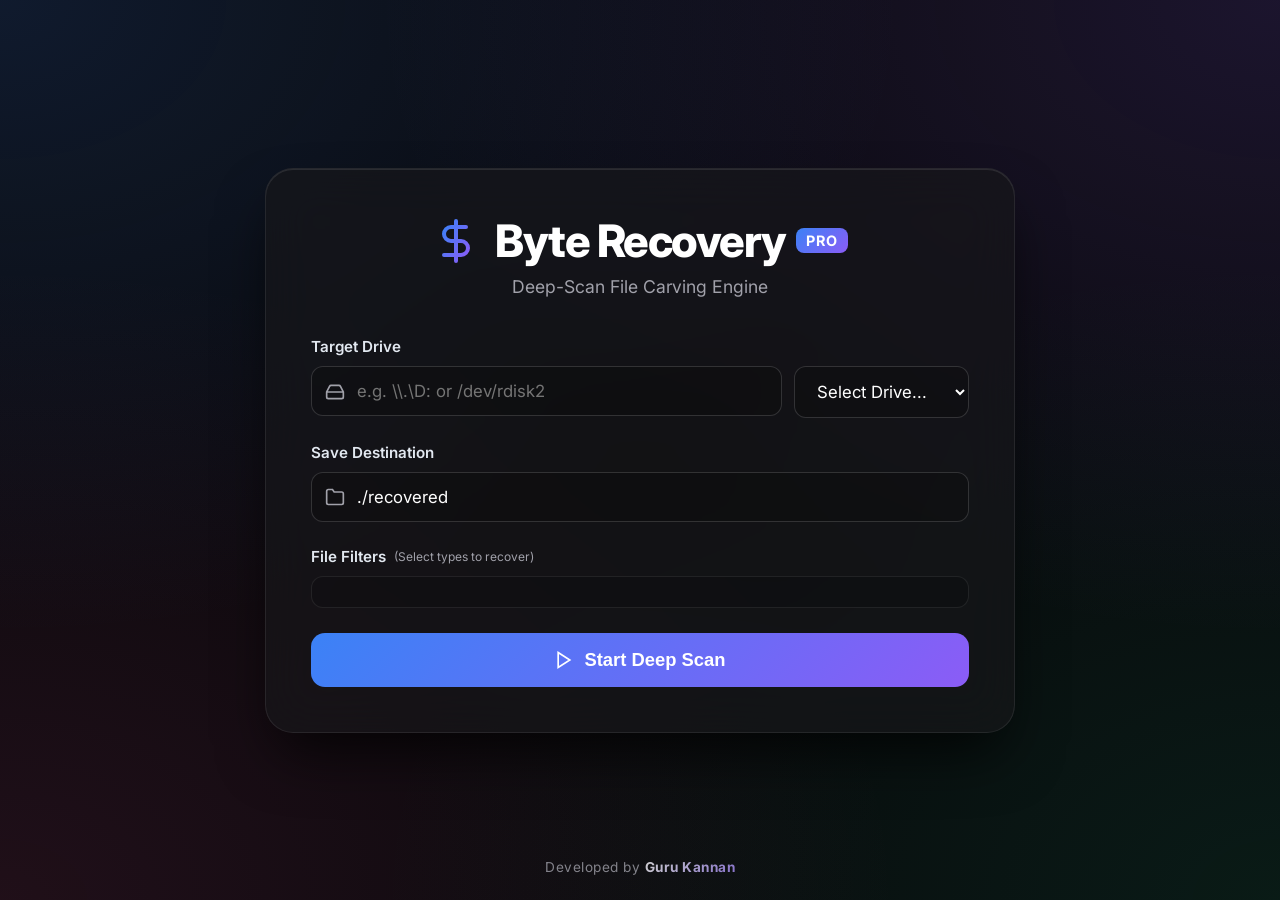
==== web/index.html @ 7d77df61 "feat: implement web-based GUI for drive recovery using Eel and styled components" ====
<!DOCTYPE html>
<html lang="en">
<head>
    <meta charset="UTF-8">
    <meta name="viewport" content="width=device-width, initial-scale=1.0">
    <title>Byte Recovery Pro</title>
    <link href="style.css" rel="stylesheet">
    <script type="text/javascript" src="/eel.js"></script>
    <link href="https://fonts.googleapis.com/css2?family=Inter:wght@400;500;600;700&display=swap" rel="stylesheet">
</head>
<body>
    <div class="background-mesh"></div>

    <div class="container glass-panel">
        <header>
            <div class="logo">
                <svg width="48" height="48" viewBox="0 0 24 24" fill="none" stroke="url(#gradient)" stroke-width="2" stroke-linecap="round" stroke-linejoin="round">
                    <defs>
                        <linearGradient id="gradient" x1="0%" y1="0%" x2="100%" y2="100%">
                            <stop offset="0%" stop-color="#3b82f6" />
                            <stop offset="100%" stop-color="#8b5cf6" />
                        </linearGradient>
                    </defs>
                    <path d="M12 2v20M17 5H9.5a3.5 3.5 0 0 0 0 7h5a3.5 3.5 0 0 1 0 7H6"/>
                </svg>
                <h1>Byte Recovery <span class="badge">PRO</span></h1>
            </div>
            <p class="subtitle">Deep-Scan File Carving Engine</p>
        </header>

        <main id="setup-screen" class="fade-in">
            <div class="form-group">
                <label for="drive-select">Target Drive</label>
                <div class="input-wrapper">
                    <div class="input-icon">
                        <svg width="20" height="20" viewBox="0 0 24 24" fill="none" stroke="currentColor" stroke-width="2"><path d="M22 12H2M5.45 5.11L2 12v6a2 2 0 0 0 2 2h16a2 2 0 0 0 2-2v-6l-3.45-6.89A2 2 0 0 0 16.76 4H7.24a2 2 0 0 0-1.79 1.11zM6 16h.01"/></svg>
                        <input type="text" id="drive-input" placeholder="e.g. \\.\D: or /dev/rdisk2">
                    </div>
                    <select id="drive-select" onchange="document.getElementById('drive-input').value = this.value">
                        <option value="">Select Drive...</option>
                    </select>
                </div>
            </div>

            <div class="form-group">
                <label for="output-input">Save Destination</label>
                <div class="input-icon">
                    <svg width="20" height="20" viewBox="0 0 24 24" fill="none" stroke="currentColor" stroke-width="2"><path d="M22 19a2 2 0 0 1-2 2H4a2 2 0 0 1-2-2V5a2 2 0 0 1 2-2h5l2 3h9a2 2 0 0 1 2 2z"/></svg>
                    <input type="text" id="output-input" value="./recovered" placeholder="./recovered">
                </div>
            </div>

            <div class="form-group">
                <label>File Filters <span class="optional-tag">(Select types to recover)</span></label>
                <div class="types-grid" id="types-grid">
                    <!-- Checkboxes injected by JS -->
                </div>
            </div>

            <button class="primary-btn pulse-hover" onclick="startRecovery()">
                <svg width="20" height="20" viewBox="0 0 24 24" fill="none" stroke="currentColor" stroke-width="2"><polygon points="5 3 19 12 5 21 5 3"/></svg>
                Start Deep Scan
            </button>
        </main>

        <main id="scanning-screen" class="hidden fade-in">
            <div class="status-header">
                <div class="radar-ping"></div>
                <h2>Analyzing Sectors...</h2>
            </div>
            
            <div class="stats-grid">
                <div class="stat-box box-glass">
                    <span class="stat-label">Scanned Data</span>
                    <span class="stat-value text-gradient" id="val-scanned">0.0 MB</span>
                </div>
                <div class="stat-box box-glass">
                    <span class="stat-label">Files Detected</span>
                    <span class="stat-value text-blue" id="val-found">0</span>
                </div>
                <div class="stat-box box-glass border-green">
                    <span class="stat-label">Successfully Saved</span>
                    <span class="stat-value text-green" id="val-saved">0</span>
                </div>
            </div>

            <div class="progress-wrapper">
                <div class="progress-bar-indefinite"></div>
            </div>
            <p class="destination-text">Extracting files to: <strong id="disp-dest" class="text-white"></strong></p>
            
            <div id="finish-message" class="hidden finish-banner slide-up">
                <div class="success-icon">
                    <svg width="32" height="32" viewBox="0 0 24 24" fill="none" stroke="currentColor" stroke-width="2"><path d="M22 11.08V12a10 10 0 1 1-5.93-9.14M22 4L12 14.01l-3-3"/></svg>
                </div>
                <h3>Recovery Complete</h3>
                <p>All identified files have been securely carved from the drive.</p>
                <button class="secondary-btn" onclick="location.reload()">Start New Session</button>
            </div>
        </main>
    </div>

    <!-- Developer Attribution Footer -->
    <footer class="dev-footer">
        <p>Developed by <span class="dev-name">Guru Kannan</span></p>
    </footer>

    <script src="script.js"></script>
</body>
</html>
---- web/style.css ----
:root {
    --bg-dark: #09090b;
    --panel-bg: rgba(24, 24, 27, 0.65);
    --primary: #3b82f6;
    --primary-hover: #2563eb;
    --accent: #8b5cf6;
    --text-main: #f8fafc;
    --text-muted: #a1a1aa;
    --border: rgba(255, 255, 255, 0.08);
    --green: #10b981;
}

* {
    box-sizing: border-box;
    margin: 0;
    padding: 0;
}

body {
    font-family: 'Inter', system-ui, sans-serif;
    background-color: var(--bg-dark);
    color: var(--text-main);
    display: flex;
    flex-direction: column;
    justify-content: center;
    align-items: center;
    min-height: 100vh;
    overflow: hidden;
}

/* Modern Animated Mesh Gradient Background */
.background-mesh {
    position: fixed;
    top: 0; left: 0; width: 100%; height: 100%;
    z-index: -1;
    background: 
        radial-gradient(at 0% 0%, rgba(59, 130, 246, 0.15) 0px, transparent 50%),
        radial-gradient(at 100% 0%, rgba(139, 92, 246, 0.15) 0px, transparent 50%),
        radial-gradient(at 100% 100%, rgba(16, 185, 129, 0.1) 0px, transparent 50%),
        radial-gradient(at 0% 100%, rgba(236, 72, 153, 0.1) 0px, transparent 50%);
    animation: pulse-bg 15s ease-in-out infinite alternate;
}

@keyframes pulse-bg {
    0% { transform: scale(1); }
    100% { transform: scale(1.1); }
}

.container {
    width: 90%;
    max-width: 750px;
    padding: 45px;
    border-radius: 28px;
    backdrop-filter: blur(24px);
    -webkit-backdrop-filter: blur(24px);
    background: var(--panel-bg);
    border: 1px solid var(--border);
    box-shadow: 0 30px 60px -15px rgba(0, 0, 0, 0.8), inset 0 1px 0 rgba(255,255,255,0.1);
    position: relative;
}

header {
    text-align: center;
    margin-bottom: 40px;
}

.logo {
    display: flex;
    align-items: center;
    justify-content: center;
    gap: 15px;
    margin-bottom: 8px;
}

h1 {
    font-size: 2.8rem;
    font-weight: 800;
    letter-spacing: -1.5px;
    color: #fff;
    display: flex;
    align-items: center;
    gap: 10px;
}

.badge {
    background: linear-gradient(135deg, var(--primary), var(--accent));
    font-size: 0.9rem;
    padding: 4px 10px;
    border-radius: 8px;
    font-weight: 700;
    letter-spacing: 1px;
    vertical-align: middle;
}

.subtitle { 
    color: var(--text-muted); 
    font-size: 1.1rem;
    font-weight: 400;
}

.form-group { margin-bottom: 25px; }

label {
    display: flex;
    align-items: center;
    gap: 8px;
    font-size: 0.95rem;
    font-weight: 600;
    margin-bottom: 10px;
    color: #e2e8f0;
}

.optional-tag {
    font-size: 0.75rem;
    color: var(--text-muted);
    font-weight: 400;
}

.input-icon {
    position: relative;
    width: 100%;
}

.input-icon svg {
    position: absolute;
    left: 14px;
    top: 50%;
    transform: translateY(-50%);
    color: var(--text-muted);
}

.input-icon input {
    padding-left: 45px !important;
}

input[type="text"], select {
    width: 100%;
    padding: 14px 18px;
    border-radius: 12px;
    border: 1px solid rgba(255,255,255,0.15);
    background: rgba(0, 0, 0, 0.2);
    color: white;
    font-family: inherit;
    font-size: 1.05rem;
    outline: none;
    transition: all 0.3s cubic-bezier(0.4, 0, 0.2, 1);
}

input[type="text"]:focus, select:focus {
    border-color: var(--primary);
    background: rgba(0, 0, 0, 0.4);
    box-shadow: 0 0 0 4px rgba(59, 130, 246, 0.2);
}

.input-wrapper {
    display: flex;
    gap: 12px;
}

#drive-select { width: 35%; cursor: pointer; }
#drive-select option { background: var(--bg-dark); color: white; }

.types-grid {
    display: grid;
    grid-template-columns: repeat(auto-fill, minmax(90px, 1fr));
    gap: 12px;
    max-height: 160px;
    overflow-y: auto;
    padding: 15px;
    background: rgba(0,0,0,0.15);
    border-radius: 12px;
    border: 1px solid var(--border);
}

.types-grid::-webkit-scrollbar { width: 6px; }
.types-grid::-webkit-scrollbar-track { background: transparent; }
.types-grid::-webkit-scrollbar-thumb { background: rgba(255,255,255,0.2); border-radius: 10px; }

.type-checkbox {
    display: flex;
    align-items: center;
    gap: 8px;
    font-size: 0.9rem;
    font-weight: 500;
    color: #e2e8f0;
    cursor: pointer;
    transition: color 0.2s;
}

.type-checkbox:hover { color: white; }

.type-checkbox input {
    accent-color: var(--primary);
    width: 16px; height: 16px;
    cursor: pointer;
}

.primary-btn {
    width: 100%;
    padding: 16px;
    border-radius: 14px;
    border: none;
    background: linear-gradient(135deg, var(--primary), var(--accent));
    color: white;
    font-size: 1.15rem;
    font-weight: 700;
    cursor: pointer;
    transition: all 0.3s cubic-bezier(0.4, 0, 0.2, 1);
    margin-top: 15px;
    display: flex;
    align-items: center;
    justify-content: center;
    gap: 10px;
}

.pulse-hover:hover {
    transform: translateY(-2px) scale(1.01);
    box-shadow: 0 15px 30px -10px rgba(139, 92, 246, 0.6);
}

.hidden { display: none !important; }

/* Animations */
.fade-in { animation: fadeIn 0.5s ease forwards; }
.slide-up { animation: slideUp 0.6s cubic-bezier(0.16, 1, 0.3, 1) forwards; }

@keyframes fadeIn {
    from { opacity: 0; }
    to { opacity: 1; }
}
@keyframes slideUp {
    from { opacity: 0; transform: translateY(20px); }
    to { opacity: 1; transform: translateY(0); }
}

/* Scanning Screen */
.status-header {
    display: flex;
    align-items: center;
    justify-content: center;
    gap: 18px;
    margin-bottom: 35px;
}

.radar-ping {
    width: 18px; height: 18px;
    border-radius: 50%;
    background: var(--primary);
    position: relative;
}

.radar-ping::after {
    content: '';
    position: absolute;
    top: -50%; left: -50%; width: 200%; height: 200%;
    border-radius: 50%;
    border: 2px solid var(--primary);
    animation: radar 1.5s infinite cubic-bezier(0.215, 0.61, 0.355, 1);
}

@keyframes radar {
    0% { transform: scale(0.5); opacity: 1; }
    100% { transform: scale(1.5); opacity: 0; }
}

.stats-grid {
    display: grid;
    grid-template-columns: 1fr 1fr 1fr;
    gap: 15px;
    margin-bottom: 35px;
}

.box-glass {
    background: rgba(255, 255, 255, 0.03);
    padding: 25px 15px;
    border-radius: 18px;
    text-align: center;
    border: 1px solid var(--border);
    backdrop-filter: blur(10px);
}

.border-green { border-color: rgba(16, 185, 129, 0.3); }

.stat-label {
    display: block;
    font-size: 0.75rem;
    text-transform: uppercase;
    font-weight: 600;
    letter-spacing: 1.5px;
    color: var(--text-muted);
    margin-bottom: 10px;
}

.stat-value {
    font-size: 2rem;
    font-weight: 800;
    letter-spacing: -1px;
}

.text-gradient {
    background: linear-gradient(135deg, #fff, #94a3b8);
    -webkit-background-clip: text;
    -webkit-text-fill-color: transparent;
}
.text-blue { color: #60a5fa; }
.text-green { color: var(--green); }
.text-white { color: white; font-weight: 600; }

.progress-wrapper {
    width: 100%;
    height: 6px;
    background: rgba(0, 0, 0, 0.4);
    border-radius: 10px;
    overflow: hidden;
    margin-bottom: 15px;
}

.progress-bar-indefinite {
    width: 30%;
    height: 100%;
    background: linear-gradient(90deg, transparent, var(--primary), var(--accent), transparent);
    animation: scan 1.5s infinite linear;
}

@keyframes scan {
    0% { transform: translateX(-100%); }
    100% { transform: translateX(400%); }
}

.destination-text {
    text-align: center;
    font-size: 0.9rem;
    color: var(--text-muted);
}

.finish-banner {
    margin-top: 35px;
    text-align: center;
    background: linear-gradient(to bottom, rgba(16, 185, 129, 0.1), transparent);
    border: 1px solid rgba(16, 185, 129, 0.3);
    padding: 30px;
    border-radius: 20px;
}

.success-icon {
    width: 60px; height: 60px;
    background: rgba(16, 185, 129, 0.2);
    border-radius: 50%;
    display: flex;
    align-items: center;
    justify-content: center;
    margin: 0 auto 15px;
    color: var(--green);
}

.finish-banner h3 { color: #fff; font-size: 1.5rem; margin-bottom: 8px; }
.finish-banner p { color: var(--text-muted); margin-bottom: 25px; }

.secondary-btn {
    width: auto;
    padding: 12px 30px;
    background: rgba(255,255,255,0.1);
    color: white;
    border: 1px solid rgba(255,255,255,0.2);
    border-radius: 10px;
    font-weight: 600;
    cursor: pointer;
    transition: all 0.2s;
}
.secondary-btn:hover { background: rgba(255,255,255,0.2); }

/* Developer Footer */
.dev-footer {
    position: absolute;
    bottom: 25px;
    text-align: center;
    width: 100%;
    font-size: 0.85rem;
    color: var(--text-muted);
    letter-spacing: 0.5px;
    opacity: 0.8;
}

.dev-name {
    color: white;
    font-weight: 700;
    background: linear-gradient(135deg, #fff, #a78bfa);
    -webkit-background-clip: text;
    -webkit-text-fill-color: transparent;
}
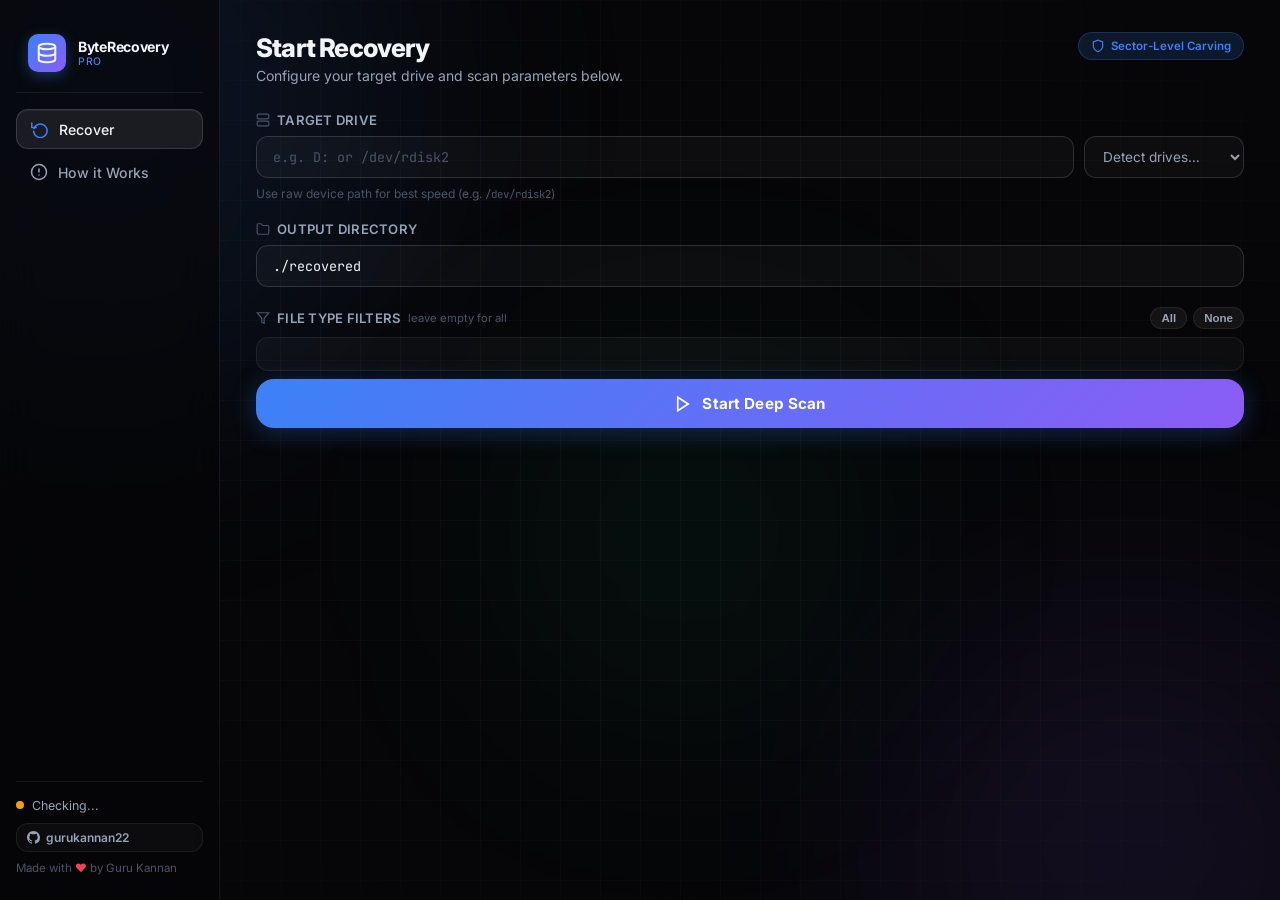
==== commit c41c3669: "feat: add versioning support and implement a redesigned sidebar-based UI layout" ====
--- a/web/index.html
+++ b/web/index.html
@@ -3,107 +3,297 @@
 <head>
     <meta charset="UTF-8">
     <meta name="viewport" content="width=device-width, initial-scale=1.0">
-    <title>Byte Recovery Pro</title>
+    <title>Byte Recovery Pro — Deep Scan File Carving</title>
+    <meta name="description" content="Advanced file carving and recovery utility for Windows, macOS and Linux.">
     <link href="style.css" rel="stylesheet">
     <script type="text/javascript" src="/eel.js"></script>
-    <link href="https://fonts.googleapis.com/css2?family=Inter:wght@400;500;600;700&display=swap" rel="stylesheet">
+    <link href="https://fonts.googleapis.com/css2?family=Inter:wght@300;400;500;600;700;800;900&family=JetBrains+Mono:wght@400;500&display=swap" rel="stylesheet">
 </head>
 <body>
-    <div class="background-mesh"></div>
-
-    <div class="container glass-panel">
-        <header>
-            <div class="logo">
-                <svg width="48" height="48" viewBox="0 0 24 24" fill="none" stroke="url(#gradient)" stroke-width="2" stroke-linecap="round" stroke-linejoin="round">
-                    <defs>
-                        <linearGradient id="gradient" x1="0%" y1="0%" x2="100%" y2="100%">
-                            <stop offset="0%" stop-color="#3b82f6" />
-                            <stop offset="100%" stop-color="#8b5cf6" />
-                        </linearGradient>
-                    </defs>
-                    <path d="M12 2v20M17 5H9.5a3.5 3.5 0 0 0 0 7h5a3.5 3.5 0 0 1 0 7H6"/>
-                </svg>
-                <h1>Byte Recovery <span class="badge">PRO</span></h1>
+
+    <!-- Animated background -->
+    <div class="bg-orbs">
+        <div class="orb orb-1"></div>
+        <div class="orb orb-2"></div>
+        <div class="orb orb-3"></div>
+    </div>
+    <div class="bg-grid"></div>
+
+    <!-- App wrapper -->
+    <div class="app-shell">
+
+        <!-- ─── SIDEBAR ─── -->
+        <aside class="sidebar">
+            <div class="brand">
+                <div class="brand-icon">
+                    <svg width="22" height="22" viewBox="0 0 24 24" fill="none" stroke="currentColor" stroke-width="2.2" stroke-linecap="round" stroke-linejoin="round">
+                        <ellipse cx="12" cy="5" rx="9" ry="3"/>
+                        <path d="M21 12c0 1.66-4 3-9 3s-9-1.34-9-3"/>
+                        <path d="M3 5v14c0 1.66 4 3 9 3s9-1.34 9-3V5"/>
+                    </svg>
+                </div>
+                <div class="brand-text">
+                    <span class="brand-name">ByteRecovery</span>
+                    <span class="brand-version" id="brand-version">PRO v…</span>
+                </div>
             </div>
-            <p class="subtitle">Deep-Scan File Carving Engine</p>
-        </header>
-
-        <main id="setup-screen" class="fade-in">
-            <div class="form-group">
-                <label for="drive-select">Target Drive</label>
-                <div class="input-wrapper">
-                    <div class="input-icon">
-                        <svg width="20" height="20" viewBox="0 0 24 24" fill="none" stroke="currentColor" stroke-width="2"><path d="M22 12H2M5.45 5.11L2 12v6a2 2 0 0 0 2 2h16a2 2 0 0 0 2-2v-6l-3.45-6.89A2 2 0 0 0 16.76 4H7.24a2 2 0 0 0-1.79 1.11zM6 16h.01"/></svg>
-                        <input type="text" id="drive-input" placeholder="e.g. \\.\D: or /dev/rdisk2">
-                    </div>
-                    <select id="drive-select" onchange="document.getElementById('drive-input').value = this.value">
-                        <option value="">Select Drive...</option>
-                    </select>
-                </div>
+
+            <nav class="sidebar-nav">
+                <a class="nav-item active" id="nav-recover" onclick="showTab('recover')">
+                    <svg width="18" height="18" viewBox="0 0 24 24" fill="none" stroke="currentColor" stroke-width="2" stroke-linecap="round" stroke-linejoin="round">
+                        <polyline points="1 4 1 10 7 10"/>
+                        <path d="M3.51 15a9 9 0 1 0 .49-3.6"/>
+                    </svg>
+                    <span>Recover</span>
+                </a>
+                <a class="nav-item" id="nav-info" onclick="showTab('info')">
+                    <svg width="18" height="18" viewBox="0 0 24 24" fill="none" stroke="currentColor" stroke-width="2" stroke-linecap="round" stroke-linejoin="round">
+                        <circle cx="12" cy="12" r="10"/>
+                        <line x1="12" y1="8" x2="12" y2="12"/>
+                        <line x1="12" y1="16" x2="12.01" y2="16"/>
+                    </svg>
+                    <span>How it Works</span>
+                </a>
+            </nav>
+
+            <div class="sidebar-footer">
+                <div class="system-status" id="system-status">
+                    <div class="status-dot" id="status-dot"></div>
+                    <span id="status-text">Checking...</span>
+                </div>
+                <a class="credit-link" href="https://github.com/gurukannan22" target="_blank">
+                    <svg width="13" height="13" viewBox="0 0 24 24" fill="currentColor"><path d="M12 0C5.37 0 0 5.37 0 12c0 5.31 3.435 9.795 8.205 11.385.6.105.825-.255.825-.57 0-.285-.015-1.23-.015-2.235-3.015.555-3.795-.735-4.035-1.41-.135-.345-.72-1.41-1.23-1.695-.42-.225-1.02-.78-.015-.795.945-.015 1.62.87 1.845 1.23 1.08 1.815 2.805 1.305 3.495.99.105-.78.42-1.305.765-1.605-2.67-.3-5.46-1.335-5.46-5.925 0-1.305.465-2.385 1.23-3.225-.12-.3-.54-1.53.12-3.18 0 0 1.005-.315 3.3 1.23.96-.27 1.98-.405 3-.405s2.04.135 3 .405c2.295-1.56 3.3-1.23 3.3-1.23.66 1.65.24 2.88.12 3.18.765.84 1.23 1.905 1.23 3.225 0 4.605-2.805 5.625-5.475 5.925.435.375.81 1.095.81 2.22 0 1.605-.015 2.895-.015 3.3 0 .315.225.69.825.57A12.02 12.02 0 0 0 24 12c0-6.63-5.37-12-12-12z"/></svg>
+                    <span>gurukannan22</span>
+                </a>
+                <p class="credit-heart">Made with <span class="heart">&hearts;</span> by Guru Kannan</p>
             </div>
-
-            <div class="form-group">
-                <label for="output-input">Save Destination</label>
-                <div class="input-icon">
-                    <svg width="20" height="20" viewBox="0 0 24 24" fill="none" stroke="currentColor" stroke-width="2"><path d="M22 19a2 2 0 0 1-2 2H4a2 2 0 0 1-2-2V5a2 2 0 0 1 2-2h5l2 3h9a2 2 0 0 1 2 2z"/></svg>
-                    <input type="text" id="output-input" value="./recovered" placeholder="./recovered">
-                </div>
-            </div>
-
-            <div class="form-group">
-                <label>File Filters <span class="optional-tag">(Select types to recover)</span></label>
-                <div class="types-grid" id="types-grid">
-                    <!-- Checkboxes injected by JS -->
-                </div>
-            </div>
-
-            <button class="primary-btn pulse-hover" onclick="startRecovery()">
-                <svg width="20" height="20" viewBox="0 0 24 24" fill="none" stroke="currentColor" stroke-width="2"><polygon points="5 3 19 12 5 21 5 3"/></svg>
-                Start Deep Scan
-            </button>
-        </main>
-
-        <main id="scanning-screen" class="hidden fade-in">
-            <div class="status-header">
-                <div class="radar-ping"></div>
-                <h2>Analyzing Sectors...</h2>
-            </div>
-            
-            <div class="stats-grid">
-                <div class="stat-box box-glass">
-                    <span class="stat-label">Scanned Data</span>
-                    <span class="stat-value text-gradient" id="val-scanned">0.0 MB</span>
-                </div>
-                <div class="stat-box box-glass">
-                    <span class="stat-label">Files Detected</span>
-                    <span class="stat-value text-blue" id="val-found">0</span>
-                </div>
-                <div class="stat-box box-glass border-green">
-                    <span class="stat-label">Successfully Saved</span>
-                    <span class="stat-value text-green" id="val-saved">0</span>
-                </div>
-            </div>
-
-            <div class="progress-wrapper">
-                <div class="progress-bar-indefinite"></div>
-            </div>
-            <p class="destination-text">Extracting files to: <strong id="disp-dest" class="text-white"></strong></p>
-            
-            <div id="finish-message" class="hidden finish-banner slide-up">
-                <div class="success-icon">
-                    <svg width="32" height="32" viewBox="0 0 24 24" fill="none" stroke="currentColor" stroke-width="2"><path d="M22 11.08V12a10 10 0 1 1-5.93-9.14M22 4L12 14.01l-3-3"/></svg>
-                </div>
-                <h3>Recovery Complete</h3>
-                <p>All identified files have been securely carved from the drive.</p>
-                <button class="secondary-btn" onclick="location.reload()">Start New Session</button>
-            </div>
+        </aside>
+
+        <!-- ─── MAIN CONTENT ─── -->
+        <main class="main-content">
+
+            <!-- RECOVER TAB -->
+            <section id="tab-recover" class="tab-panel active">
+
+                <!-- Setup Screen -->
+                <div id="setup-screen" class="screen fade-in">
+                    <div class="screen-header">
+                        <div>
+                            <h2 class="screen-title">Start Recovery</h2>
+                            <p class="screen-sub">Configure your target drive and scan parameters below.</p>
+                        </div>
+                        <div class="header-badge">
+                            <svg width="14" height="14" viewBox="0 0 24 24" fill="none" stroke="currentColor" stroke-width="2"><path d="M12 22s8-4 8-10V5l-8-3-8 3v7c0 6 8 10 8 10z"/></svg>
+                            Sector-Level Carving
+                        </div>
+                    </div>
+
+                    <!-- Admin warning -->
+                    <div id="admin-warning" class="hidden alert-danger">
+                        <svg width="16" height="16" viewBox="0 0 24 24" fill="none" stroke="currentColor" stroke-width="2" stroke-linecap="round" stroke-linejoin="round"><path d="M10.29 3.86L1.82 18a2 2 0 0 0 1.71 3h16.94a2 2 0 0 0 1.71-3L13.71 3.86a2 2 0 0 0-3.42 0z"/><line x1="12" y1="9" x2="12" y2="13"/><line x1="12" y1="17" x2="12.01" y2="17"/></svg>
+                        <div><strong>Administrator Privileges Required</strong><br>Restart as Administrator (Windows) or using <code>sudo</code> (Mac/Linux).</div>
+                    </div>
+
+                    <div class="form-stack">
+                        <!-- Drive selection -->
+                        <div class="field-group">
+                            <label class="field-label">
+                                <svg width="14" height="14" viewBox="0 0 24 24" fill="none" stroke="currentColor" stroke-width="2"><rect x="2" y="2" width="20" height="8" rx="2" ry="2"/><rect x="2" y="14" width="20" height="8" rx="2" ry="2"/><line x1="6" y1="6" x2="6.01" y2="6"/><line x1="6" y1="18" x2="6.01" y2="18"/></svg>
+                                Target Drive
+                            </label>
+                            <div class="field-row">
+                                <div class="input-wrap flex-1">
+                                    <input type="text" id="drive-input" class="text-input mono" placeholder="e.g. D: or /dev/rdisk2">
+                                </div>
+                                <select id="drive-select" class="select-input" onchange="document.getElementById('drive-input').value = this.value">
+                                    <option value="">Detect drives…</option>
+                                </select>
+                            </div>
+                            <p class="field-hint">Use raw device path for best speed (e.g. <code>/dev/rdisk2</code>)</p>
+                        </div>
+
+                        <!-- Output dir -->
+                        <div class="field-group">
+                            <label class="field-label">
+                                <svg width="14" height="14" viewBox="0 0 24 24" fill="none" stroke="currentColor" stroke-width="2"><path d="M22 19a2 2 0 0 1-2 2H4a2 2 0 0 1-2-2V5a2 2 0 0 1 2-2h5l2 3h9a2 2 0 0 1 2 2z"/></svg>
+                                Output Directory
+                            </label>
+                            <div class="input-wrap">
+                                <input type="text" id="output-input" class="text-input mono" value="./recovered" placeholder="./recovered">
+                            </div>
+                        </div>
+
+                        <!-- File type filters -->
+                        <div class="field-group">
+                            <div class="filter-header">
+                                <label class="field-label">
+                                    <svg width="14" height="14" viewBox="0 0 24 24" fill="none" stroke="currentColor" stroke-width="2"><polygon points="22 3 2 3 10 12.46 10 19 14 21 14 12.46 22 3"/></svg>
+                                    File Type Filters
+                                    <span class="optional-tag">leave empty for all</span>
+                                </label>
+                                <div class="filter-actions">
+                                    <button class="chip-btn" onclick="selectAllTypes()">All</button>
+                                    <button class="chip-btn" onclick="clearAllTypes()">None</button>
+                                </div>
+                            </div>
+                            <div class="types-grid" id="types-grid"></div>
+                        </div>
+                    </div>
+
+                    <button class="primary-btn" id="start-btn" onclick="startRecovery()">
+                        <svg width="18" height="18" viewBox="0 0 24 24" fill="none" stroke="currentColor" stroke-width="2.2"><polygon points="5 3 19 12 5 21 5 3"/></svg>
+                        <span>Start Deep Scan</span>
+                        <div class="btn-shimmer"></div>
+                    </button>
+                </div>
+
+                <!-- Scanning Screen -->
+                <div id="scanning-screen" class="screen hidden fade-in">
+                    <div class="screen-header">
+                        <div>
+                            <h2 class="screen-title">Scanning Drive</h2>
+                            <p class="screen-sub" id="scan-target-label">Reading raw sectors…</p>
+                        </div>
+                        <div class="pulse-badge">
+                            <div class="pulse-ring"></div>
+                            <span>LIVE</span>
+                        </div>
+                    </div>
+
+                    <!-- Stats cards -->
+                    <div class="stats-row">
+                        <div class="stat-card">
+                            <div class="stat-icon icon-blue">
+                                <svg width="18" height="18" viewBox="0 0 24 24" fill="none" stroke="currentColor" stroke-width="2"><polyline points="22 12 18 12 15 21 9 3 6 12 2 12"/></svg>
+                            </div>
+                            <div class="stat-body">
+                                <span class="stat-val" id="val-scanned">0.0 MB</span>
+                                <span class="stat-lbl">Data Scanned</span>
+                            </div>
+                        </div>
+                        <div class="stat-card">
+                            <div class="stat-icon icon-purple">
+                                <svg width="18" height="18" viewBox="0 0 24 24" fill="none" stroke="currentColor" stroke-width="2"><circle cx="11" cy="11" r="8"/><line x1="21" y1="21" x2="16.65" y2="16.65"/></svg>
+                            </div>
+                            <div class="stat-body">
+                                <span class="stat-val" id="val-found">0</span>
+                                <span class="stat-lbl">Files Detected</span>
+                            </div>
+                        </div>
+                        <div class="stat-card card-success">
+                            <div class="stat-icon icon-green">
+                                <svg width="18" height="18" viewBox="0 0 24 24" fill="none" stroke="currentColor" stroke-width="2"><path d="M19 21H5a2 2 0 0 1-2-2V5a2 2 0 0 1 2-2h11l5 5v11a2 2 0 0 1-2 2z"/><polyline points="17 21 17 13 7 13 7 21"/><polyline points="7 3 7 8 15 8"/></svg>
+                            </div>
+                            <div class="stat-body">
+                                <span class="stat-val" id="val-saved">0</span>
+                                <span class="stat-lbl">Saved</span>
+                            </div>
+                        </div>
+                    </div>
+
+                    <!-- Progress bar -->
+                    <div class="progress-section">
+                        <div class="progress-track">
+                            <div class="progress-fill"></div>
+                        </div>
+                        <p class="progress-note">
+                            Extracting to: <code id="disp-dest"></code>
+                        </p>
+                    </div>
+
+                    <!-- Log feed -->
+                    <div class="log-panel">
+                        <div class="log-header">
+                            <span>Live Feed</span>
+                            <div class="log-dot"></div>
+                        </div>
+                        <div class="log-body" id="log-body">
+                            <div class="log-entry log-info">Scanner initialized — awaiting first signature match…</div>
+                        </div>
+                    </div>
+
+                    <!-- Completion banner -->
+                    <div id="finish-message" class="hidden finish-card slide-up">
+                        <div class="finish-icon">
+                            <svg width="30" height="30" viewBox="0 0 24 24" fill="none" stroke="currentColor" stroke-width="2"><path d="M22 11.08V12a10 10 0 1 1-5.93-9.14"/><polyline points="22 4 12 14.01 9 11.01"/></svg>
+                        </div>
+                        <div class="finish-text">
+                            <h3>Recovery Complete</h3>
+                            <p>Files have been carved and saved to your output directory.</p>
+                        </div>
+                        <button class="secondary-btn" onclick="location.reload()">
+                            <svg width="15" height="15" viewBox="0 0 24 24" fill="none" stroke="currentColor" stroke-width="2"><polyline points="1 4 1 10 7 10"/><path d="M3.51 15a9 9 0 1 0 .49-3.6"/></svg>
+                            New Session
+                        </button>
+                    </div>
+                </div>
+
+            </section>
+
+            <!-- INFO TAB -->
+            <section id="tab-info" class="tab-panel">
+                <div class="screen fade-in">
+                    <div class="screen-header">
+                        <div>
+                            <h2 class="screen-title">How It Works</h2>
+                            <p class="screen-sub">File carving explained — no file system required.</p>
+                        </div>
+                    </div>
+
+                    <div class="info-steps">
+                        <div class="info-step">
+                            <div class="step-num">01</div>
+                            <div class="step-body">
+                                <h4>Open Raw Disk</h4>
+                                <p>Bypasses the file system (NTFS, APFS, ext4) and opens the physical storage device using OS-level APIs — <code>CreateFileW</code> on Windows, direct file access on Unix.</p>
+                            </div>
+                        </div>
+                        <div class="info-step">
+                            <div class="step-num">02</div>
+                            <div class="step-body">
+                                <h4>Chunk Scanning</h4>
+                                <p>Reads the disk in <strong>512 KB</strong> sector-aligned chunks. Deleted data remains on disk until overwritten, allowing recovery even after standard deletion or formatting.</p>
+                            </div>
+                        </div>
+                        <div class="info-step">
+                            <div class="step-num">03</div>
+                            <div class="step-body">
+                                <h4>Signature Matching</h4>
+                                <p>Each chunk is scanned for known <strong>magic number headers</strong> — e.g. <code>FF D8 FF</code> for JPEG, <code>%PDF</code> for PDF — across <strong>30+ file types</strong>.</p>
+                            </div>
+                        </div>
+                        <div class="info-step">
+                            <div class="step-num">04</div>
+                            <div class="step-body">
+                                <h4>File Extraction</h4>
+                                <p>When a header is found, bytes are read until a matching footer or size limit is reached. Files are saved organized by type into your output directory.</p>
+                            </div>
+                        </div>
+                    </div>
+
+                    <div class="info-tags">
+                        <div class="info-tag">
+                            <svg width="14" height="14" viewBox="0 0 24 24" fill="none" stroke="currentColor" stroke-width="2"><polyline points="9 11 12 14 22 4"/><path d="M21 12v7a2 2 0 0 1-2 2H5a2 2 0 0 1-2-2V5a2 2 0 0 1 2-2h11"/></svg>
+                            Windows, macOS, Linux
+                        </div>
+                        <div class="info-tag">
+                            <svg width="14" height="14" viewBox="0 0 24 24" fill="none" stroke="currentColor" stroke-width="2"><polyline points="9 11 12 14 22 4"/><path d="M21 12v7a2 2 0 0 1-2 2H5a2 2 0 0 1-2-2V5a2 2 0 0 1 2-2h11"/></svg>
+                            30+ File Types
+                        </div>
+                        <div class="info-tag">
+                            <svg width="14" height="14" viewBox="0 0 24 24" fill="none" stroke="currentColor" stroke-width="2"><polyline points="9 11 12 14 22 4"/><path d="M21 12v7a2 2 0 0 1-2 2H5a2 2 0 0 1-2-2V5a2 2 0 0 1 2-2h11"/></svg>
+                            Sector-Aligned Reads
+                        </div>
+                        <div class="info-tag">
+                            <svg width="14" height="14" viewBox="0 0 24 24" fill="none" stroke="currentColor" stroke-width="2"><polyline points="9 11 12 14 22 4"/><path d="M21 12v7a2 2 0 0 1-2 2H5a2 2 0 0 1-2-2V5a2 2 0 0 1 2-2h11"/></svg>
+                            No file system needed
+                        </div>
+                    </div>
+                </div>
+            </section>
+
         </main>
     </div>
-
-    <!-- Developer Attribution Footer -->
-    <footer class="dev-footer">
-        <p>Developed by <span class="dev-name">Guru Kannan</span></p>
-    </footer>
 
     <script src="script.js"></script>
 </body>
--- a/web/style.css
+++ b/web/style.css
@@ -1,390 +1,790 @@
+/* ═══════════════════════════════════════════════════
+   BYTE RECOVERY PRO — PREMIUM UI v2.0
+   ═══════════════════════════════════════════════════ */
+
+@import url('https://fonts.googleapis.com/css2?family=Inter:wght@300;400;500;600;700;800;900&family=JetBrains+Mono:wght@400;500&display=swap');
+
+/* ── Tokens ── */
 :root {
-    --bg-dark: #09090b;
-    --panel-bg: rgba(24, 24, 27, 0.65);
-    --primary: #3b82f6;
-    --primary-hover: #2563eb;
-    --accent: #8b5cf6;
-    --text-main: #f8fafc;
-    --text-muted: #a1a1aa;
-    --border: rgba(255, 255, 255, 0.08);
-    --green: #10b981;
-}
-
-* {
-    box-sizing: border-box;
-    margin: 0;
-    padding: 0;
-}
+    --bg: #060608;
+    --surface-1: rgba(255,255,255,0.03);
+    --surface-2: rgba(255,255,255,0.055);
+    --surface-3: rgba(255,255,255,0.08);
+    --border: rgba(255,255,255,0.07);
+    --border-bright: rgba(255,255,255,0.14);
+
+    --blue:   #3b82f6;
+    --purple: #8b5cf6;
+    --green:  #10b981;
+    --red:    #ef4444;
+    --amber:  #f59e0b;
+
+    --blue-dim:   rgba(59,130,246,0.15);
+    --purple-dim: rgba(139,92,246,0.15);
+    --green-dim:  rgba(16,185,129,0.12);
+    --red-dim:    rgba(239,68,68,0.12);
+
+    --text-1: #f1f5f9;
+    --text-2: #94a3b8;
+    --text-3: #475569;
+
+    --font:   'Inter', system-ui, sans-serif;
+    --mono:   'JetBrains Mono', 'Fira Code', monospace;
+
+    --radius-sm: 8px;
+    --radius:    12px;
+    --radius-lg: 18px;
+    --radius-xl: 24px;
+
+    --sidebar-w: 220px;
+    --ease: cubic-bezier(0.4, 0, 0.2, 1);
+}
+
+/* ── Reset ── */
+*, *::before, *::after { box-sizing: border-box; margin: 0; padding: 0; }
+html { height: 100%; }
 
 body {
-    font-family: 'Inter', system-ui, sans-serif;
-    background-color: var(--bg-dark);
-    color: var(--text-main);
+    font-family: var(--font);
+    background: var(--bg);
+    color: var(--text-1);
+    height: 100%;
+    overflow: hidden;
+    -webkit-font-smoothing: antialiased;
+}
+
+/* ── Background ── */
+.bg-orbs {
+    position: fixed;
+    inset: 0;
+    pointer-events: none;
+    z-index: 0;
+    overflow: hidden;
+}
+.orb {
+    position: absolute;
+    border-radius: 50%;
+    filter: blur(120px);
+    animation: orb-drift 20s ease-in-out infinite alternate;
+}
+.orb-1 { width: 600px; height: 600px; background: rgba(59,130,246,0.1);  top:-200px; left:-200px; animation-delay: 0s; }
+.orb-2 { width: 500px; height: 500px; background: rgba(139,92,246,0.1); bottom:-200px; right:-100px; animation-delay: -7s; }
+.orb-3 { width: 350px; height: 350px; background: rgba(16,185,129,0.07); top: 40%; left: 40%; animation-delay: -14s; }
+
+@keyframes orb-drift {
+    from { transform: translate(0,0) scale(1); }
+    to   { transform: translate(30px, 40px) scale(1.08); }
+}
+
+.bg-grid {
+    position: fixed;
+    inset: 0;
+    z-index: 0;
+    background-image:
+        linear-gradient(rgba(255,255,255,0.025) 1px, transparent 1px),
+        linear-gradient(90deg, rgba(255,255,255,0.025) 1px, transparent 1px);
+    background-size: 40px 40px;
+    mask-image: radial-gradient(ellipse 80% 80% at 50% 50%, black 40%, transparent 100%);
+}
+
+/* ── App Shell ── */
+.app-shell {
+    position: relative;
+    z-index: 1;
+    display: flex;
+    height: 100vh;
+}
+
+/* ═══════════════════════════════════════════════════
+   SIDEBAR
+   ═══════════════════════════════════════════════════ */
+
+.sidebar {
+    width: var(--sidebar-w);
+    flex-shrink: 0;
     display: flex;
     flex-direction: column;
+    padding: 24px 16px;
+    border-right: 1px solid var(--border);
+    background: rgba(6,6,8,0.6);
+    backdrop-filter: blur(20px);
+    gap: 8px;
+}
+
+/* Brand */
+.brand {
+    display: flex;
+    align-items: center;
+    gap: 12px;
+    padding: 10px 12px 20px;
+    border-bottom: 1px solid var(--border);
+    margin-bottom: 8px;
+}
+.brand-icon {
+    width: 38px; height: 38px;
+    border-radius: 10px;
+    background: linear-gradient(135deg, var(--blue), var(--purple));
+    display: flex;
+    align-items: center;
     justify-content: center;
-    align-items: center;
-    min-height: 100vh;
-    overflow: hidden;
-}
-
-/* Modern Animated Mesh Gradient Background */
-.background-mesh {
-    position: fixed;
-    top: 0; left: 0; width: 100%; height: 100%;
-    z-index: -1;
-    background: 
-        radial-gradient(at 0% 0%, rgba(59, 130, 246, 0.15) 0px, transparent 50%),
-        radial-gradient(at 100% 0%, rgba(139, 92, 246, 0.15) 0px, transparent 50%),
-        radial-gradient(at 100% 100%, rgba(16, 185, 129, 0.1) 0px, transparent 50%),
-        radial-gradient(at 0% 100%, rgba(236, 72, 153, 0.1) 0px, transparent 50%);
-    animation: pulse-bg 15s ease-in-out infinite alternate;
-}
-
-@keyframes pulse-bg {
-    0% { transform: scale(1); }
-    100% { transform: scale(1.1); }
-}
-
-.container {
-    width: 90%;
-    max-width: 750px;
-    padding: 45px;
-    border-radius: 28px;
-    backdrop-filter: blur(24px);
-    -webkit-backdrop-filter: blur(24px);
-    background: var(--panel-bg);
+    flex-shrink: 0;
+    box-shadow: 0 4px 14px rgba(59,130,246,0.35);
+}
+.brand-text { display: flex; flex-direction: column; }
+.brand-name { font-size: 0.88rem; font-weight: 700; letter-spacing: -0.3px; color: var(--text-1); }
+.brand-version { font-size: 0.65rem; font-weight: 500; color: var(--blue); letter-spacing: 0.5px; text-transform: uppercase; }
+
+/* Nav */
+.sidebar-nav { display: flex; flex-direction: column; gap: 4px; flex: 1; }
+
+.nav-item {
+    display: flex;
+    align-items: center;
+    gap: 10px;
+    padding: 10px 14px;
+    border-radius: var(--radius);
+    color: var(--text-2);
+    font-size: 0.88rem;
+    font-weight: 500;
+    cursor: pointer;
+    border: none;
+    background: transparent;
+    transition: all 0.2s var(--ease);
+    text-decoration: none;
+}
+.nav-item:hover { color: var(--text-1); background: var(--surface-2); }
+.nav-item.active {
+    color: var(--text-1);
+    background: var(--surface-3);
+    border: 1px solid var(--border-bright);
+    box-shadow: inset 0 1px 0 rgba(255,255,255,0.05);
+}
+.nav-item.active svg { color: var(--blue); }
+
+/* Sidebar footer */
+.sidebar-footer { padding-top: 16px; border-top: 1px solid var(--border); }
+
+.system-status {
+    display: flex;
+    align-items: center;
+    gap: 8px;
+    font-size: 0.78rem;
+    color: var(--text-2);
+    margin-bottom: 10px;
+}
+.status-dot {
+    width: 8px; height: 8px;
+    border-radius: 50%;
+    background: var(--amber);
+    animation: status-pulse 2s ease-in-out infinite;
+}
+.status-dot.ok   { background: var(--green); }
+.status-dot.fail { background: var(--red); animation: none; }
+
+@keyframes status-pulse {
+    0%,100% { opacity: 1; }
+    50%      { opacity: 0.4; }
+}
+
+.credit-link {
+    display: flex;
+    align-items: center;
+    gap: 6px;
+    font-size: 0.75rem;
+    font-weight: 600;
+    color: var(--text-2);
+    text-decoration: none;
+    padding: 6px 10px;
+    border-radius: var(--radius);
+    background: var(--surface-1);
     border: 1px solid var(--border);
-    box-shadow: 0 30px 60px -15px rgba(0, 0, 0, 0.8), inset 0 1px 0 rgba(255,255,255,0.1);
-    position: relative;
-}
-
-header {
-    text-align: center;
-    margin-bottom: 40px;
-}
-
-.logo {
-    display: flex;
-    align-items: center;
-    justify-content: center;
-    gap: 15px;
     margin-bottom: 8px;
-}
-
-h1 {
-    font-size: 2.8rem;
+    transition: all 0.2s;
+}
+.credit-link:hover {
+    color: var(--text-1);
+    background: var(--surface-3);
+    border-color: var(--border-bright);
+}
+.credit-link svg { color: var(--text-2); }
+
+.credit-heart {
+    font-size: 0.72rem;
+    color: var(--text-3);
+    line-height: 1.4;
+}
+.heart {
+    color: #f43f5e;
+    font-style: normal;
+    animation: heartbeat 2s ease-in-out infinite;
+}
+@keyframes heartbeat {
+    0%, 100% { transform: scale(1); }
+    14%       { transform: scale(1.2); }
+    28%       { transform: scale(1); }
+}
+
+/* ═══════════════════════════════════════════════════
+   MAIN CONTENT
+   ═══════════════════════════════════════════════════ */
+
+.main-content {
+    flex: 1;
+    overflow-y: auto;
+    padding: 32px 36px;
+    scrollbar-width: thin;
+    scrollbar-color: var(--surface-3) transparent;
+}
+.main-content::-webkit-scrollbar { width: 6px; }
+.main-content::-webkit-scrollbar-thumb { background: var(--surface-3); border-radius: 4px; }
+
+/* Tabs */
+.tab-panel         { display: none; }
+.tab-panel.active  { display: block; }
+
+/* Screen header */
+.screen-header {
+    display: flex;
+    align-items: flex-start;
+    justify-content: space-between;
+    margin-bottom: 28px;
+}
+
+.screen-title {
+    font-size: 1.6rem;
     font-weight: 800;
-    letter-spacing: -1.5px;
-    color: #fff;
-    display: flex;
-    align-items: center;
-    gap: 10px;
-}
-
-.badge {
-    background: linear-gradient(135deg, var(--primary), var(--accent));
+    letter-spacing: -0.8px;
+    color: var(--text-1);
+}
+.screen-sub {
+    font-size: 0.875rem;
+    color: var(--text-2);
+    margin-top: 4px;
+}
+
+.header-badge {
+    display: flex;
+    align-items: center;
+    gap: 6px;
+    font-size: 0.72rem;
+    font-weight: 600;
+    color: var(--blue);
+    background: var(--blue-dim);
+    border: 1px solid rgba(59,130,246,0.25);
+    padding: 6px 12px;
+    border-radius: 999px;
+    white-space: nowrap;
+}
+
+/* ═══════════════════════════════════════════════════
+   ALERTS
+   ═══════════════════════════════════════════════════ */
+
+.alert-danger {
+    display: flex;
+    align-items: flex-start;
+    gap: 12px;
+    background: var(--red-dim);
+    border: 1px solid rgba(239,68,68,0.25);
+    color: #fca5a5;
+    border-radius: var(--radius);
+    padding: 14px 18px;
+    font-size: 0.84rem;
+    line-height: 1.5;
+    margin-bottom: 24px;
+}
+.alert-danger svg { flex-shrink: 0; color: var(--red); margin-top: 1px; }
+.alert-danger code { font-family: var(--mono); font-size: 0.85em; opacity: 0.85; }
+.alert-danger strong { color: #fca5a5; }
+
+/* ═══════════════════════════════════════════════════
+   FORM ELEMENTS
+   ═══════════════════════════════════════════════════ */
+
+.form-stack { display: flex; flex-direction: column; gap: 20px; }
+
+.field-group { display: flex; flex-direction: column; gap: 8px; }
+
+.field-label {
+    display: flex;
+    align-items: center;
+    gap: 7px;
+    font-size: 0.82rem;
+    font-weight: 600;
+    color: var(--text-2);
+    letter-spacing: 0.02em;
+    text-transform: uppercase;
+}
+.field-label svg { color: var(--text-3); }
+
+.optional-tag {
+    font-size: 0.7rem;
+    font-weight: 400;
+    color: var(--text-3);
+    text-transform: none;
+    letter-spacing: 0;
+}
+
+.field-hint { font-size: 0.75rem; color: var(--text-3); }
+.field-hint code { font-family: var(--mono); font-size: 0.9em; }
+
+.field-row { display: flex; gap: 10px; }
+.flex-1 { flex: 1; }
+
+.input-wrap { position: relative; }
+
+.text-input {
+    width: 100%;
+    padding: 11px 16px;
+    background: var(--surface-1);
+    border: 1px solid var(--border-bright);
+    border-radius: var(--radius);
+    color: var(--text-1);
+    font-family: var(--font);
     font-size: 0.9rem;
+    outline: none;
+    transition: border-color 0.2s, box-shadow 0.2s, background 0.2s;
+}
+.text-input.mono { font-family: var(--mono); font-size: 0.84rem; }
+.text-input::placeholder { color: var(--text-3); }
+.text-input:focus {
+    border-color: var(--blue);
+    background: rgba(59,130,246,0.06);
+    box-shadow: 0 0 0 3px rgba(59,130,246,0.12);
+}
+
+.select-input {
+    padding: 11px 14px;
+    background: var(--surface-1);
+    border: 1px solid var(--border-bright);
+    border-radius: var(--radius);
+    color: var(--text-2);
+    font-family: var(--font);
+    font-size: 0.85rem;
+    outline: none;
+    cursor: pointer;
+    transition: border-color 0.2s;
+    min-width: 160px;
+}
+.select-input:focus { border-color: var(--blue); }
+.select-input option { background: #0f0f14; color: var(--text-1); }
+
+/* ═══════════════════════════════════════════════════
+   FILE TYPE CHIPS
+   ═══════════════════════════════════════════════════ */
+
+.filter-header { display: flex; align-items: center; justify-content: space-between; }
+.filter-actions { display: flex; gap: 6px; }
+
+.chip-btn {
     padding: 4px 10px;
-    border-radius: 8px;
-    font-weight: 700;
-    letter-spacing: 1px;
-    vertical-align: middle;
-}
-
-.subtitle { 
-    color: var(--text-muted); 
-    font-size: 1.1rem;
-    font-weight: 400;
-}
-
-.form-group { margin-bottom: 25px; }
-
-label {
-    display: flex;
-    align-items: center;
+    border-radius: 999px;
+    background: var(--surface-2);
+    border: 1px solid var(--border);
+    color: var(--text-2);
+    font-size: 0.72rem;
+    font-weight: 600;
+    cursor: pointer;
+    transition: all 0.15s;
+}
+.chip-btn:hover { background: var(--surface-3); color: var(--text-1); border-color: var(--border-bright); }
+
+.types-grid {
+    display: flex;
+    flex-wrap: wrap;
     gap: 8px;
-    font-size: 0.95rem;
-    font-weight: 600;
-    margin-bottom: 10px;
-    color: #e2e8f0;
-}
-
-.optional-tag {
-    font-size: 0.75rem;
-    color: var(--text-muted);
-    font-weight: 400;
-}
-
-.input-icon {
-    position: relative;
-    width: 100%;
-}
-
-.input-icon svg {
-    position: absolute;
-    left: 14px;
-    top: 50%;
-    transform: translateY(-50%);
-    color: var(--text-muted);
-}
-
-.input-icon input {
-    padding-left: 45px !important;
-}
-
-input[type="text"], select {
-    width: 100%;
-    padding: 14px 18px;
-    border-radius: 12px;
-    border: 1px solid rgba(255,255,255,0.15);
-    background: rgba(0, 0, 0, 0.2);
-    color: white;
-    font-family: inherit;
-    font-size: 1.05rem;
-    outline: none;
-    transition: all 0.3s cubic-bezier(0.4, 0, 0.2, 1);
-}
-
-input[type="text"]:focus, select:focus {
-    border-color: var(--primary);
-    background: rgba(0, 0, 0, 0.4);
-    box-shadow: 0 0 0 4px rgba(59, 130, 246, 0.2);
-}
-
-.input-wrapper {
-    display: flex;
-    gap: 12px;
-}
-
-#drive-select { width: 35%; cursor: pointer; }
-#drive-select option { background: var(--bg-dark); color: white; }
-
-.types-grid {
-    display: grid;
-    grid-template-columns: repeat(auto-fill, minmax(90px, 1fr));
-    gap: 12px;
+    padding: 16px;
+    background: var(--surface-1);
+    border: 1px solid var(--border);
+    border-radius: var(--radius);
     max-height: 160px;
     overflow-y: auto;
-    padding: 15px;
-    background: rgba(0,0,0,0.15);
-    border-radius: 12px;
+    scrollbar-width: thin;
+    scrollbar-color: var(--surface-3) transparent;
+}
+.types-grid::-webkit-scrollbar { width: 4px; }
+.types-grid::-webkit-scrollbar-thumb { background: var(--surface-3); border-radius: 4px; }
+
+.type-chip {
+    display: flex;
+    align-items: center;
+    gap: 6px;
+    padding: 5px 12px;
+    border-radius: 999px;
+    background: var(--surface-2);
     border: 1px solid var(--border);
-}
-
-.types-grid::-webkit-scrollbar { width: 6px; }
-.types-grid::-webkit-scrollbar-track { background: transparent; }
-.types-grid::-webkit-scrollbar-thumb { background: rgba(255,255,255,0.2); border-radius: 10px; }
-
-.type-checkbox {
-    display: flex;
-    align-items: center;
-    gap: 8px;
-    font-size: 0.9rem;
-    font-weight: 500;
-    color: #e2e8f0;
+    font-size: 0.75rem;
+    font-weight: 600;
+    color: var(--text-2);
     cursor: pointer;
-    transition: color 0.2s;
-}
-
-.type-checkbox:hover { color: white; }
-
-.type-checkbox input {
-    accent-color: var(--primary);
-    width: 16px; height: 16px;
-    cursor: pointer;
-}
+    user-select: none;
+    transition: all 0.15s var(--ease);
+}
+.type-chip:hover { border-color: var(--border-bright); color: var(--text-1); }
+.type-chip.selected {
+    background: var(--blue-dim);
+    border-color: rgba(59,130,246,0.4);
+    color: #93c5fd;
+}
+.type-chip input { display: none; }
+
+/* ═══════════════════════════════════════════════════
+   PRIMARY BUTTON
+   ═══════════════════════════════════════════════════ */
 
 .primary-btn {
-    width: 100%;
-    padding: 16px;
-    border-radius: 14px;
-    border: none;
-    background: linear-gradient(135deg, var(--primary), var(--accent));
-    color: white;
-    font-size: 1.15rem;
-    font-weight: 700;
-    cursor: pointer;
-    transition: all 0.3s cubic-bezier(0.4, 0, 0.2, 1);
-    margin-top: 15px;
+    position: relative;
     display: flex;
     align-items: center;
     justify-content: center;
     gap: 10px;
-}
-
-.pulse-hover:hover {
-    transform: translateY(-2px) scale(1.01);
-    box-shadow: 0 15px 30px -10px rgba(139, 92, 246, 0.6);
-}
-
-.hidden { display: none !important; }
-
-/* Animations */
-.fade-in { animation: fadeIn 0.5s ease forwards; }
-.slide-up { animation: slideUp 0.6s cubic-bezier(0.16, 1, 0.3, 1) forwards; }
-
-@keyframes fadeIn {
-    from { opacity: 0; }
-    to { opacity: 1; }
-}
-@keyframes slideUp {
-    from { opacity: 0; transform: translateY(20px); }
-    to { opacity: 1; transform: translateY(0); }
-}
-
-/* Scanning Screen */
-.status-header {
-    display: flex;
-    align-items: center;
-    justify-content: center;
-    gap: 18px;
-    margin-bottom: 35px;
-}
-
-.radar-ping {
-    width: 18px; height: 18px;
+    width: 100%;
+    padding: 15px;
+    margin-top: 8px;
+    border: none;
+    border-radius: var(--radius-lg);
+    background: linear-gradient(135deg, var(--blue) 0%, var(--purple) 100%);
+    color: #fff;
+    font-family: var(--font);
+    font-size: 0.95rem;
+    font-weight: 700;
+    letter-spacing: 0.01em;
+    cursor: pointer;
+    overflow: hidden;
+    transition: transform 0.2s, box-shadow 0.2s;
+    box-shadow: 0 4px 24px rgba(59,130,246,0.3), 0 2px 8px rgba(0,0,0,0.4);
+}
+.primary-btn:hover {
+    transform: translateY(-2px);
+    box-shadow: 0 8px 32px rgba(59,130,246,0.45), 0 4px 12px rgba(0,0,0,0.5);
+}
+.primary-btn:active { transform: translateY(0); }
+
+.btn-shimmer {
+    position: absolute;
+    top: 0; left: -75%;
+    width: 50%;
+    height: 100%;
+    background: linear-gradient(90deg, transparent, rgba(255,255,255,0.15), transparent);
+    transform: skewX(-20deg);
+    animation: shimmer 3s infinite;
+}
+@keyframes shimmer {
+    0%   { left: -75%; }
+    100% { left: 150%; }
+}
+
+/* ═══════════════════════════════════════════════════
+   SCANNING SCREEN
+   ═══════════════════════════════════════════════════ */
+
+/* Live badge */
+.pulse-badge {
+    display: flex;
+    align-items: center;
+    gap: 8px;
+    font-size: 0.7rem;
+    font-weight: 700;
+    color: var(--green);
+    letter-spacing: 1.5px;
+    padding: 6px 14px;
+    background: var(--green-dim);
+    border: 1px solid rgba(16,185,129,0.3);
+    border-radius: 999px;
+}
+.pulse-ring {
+    width: 8px; height: 8px;
     border-radius: 50%;
-    background: var(--primary);
+    background: var(--green);
     position: relative;
-}
-
-.radar-ping::after {
+    flex-shrink: 0;
+}
+.pulse-ring::after {
     content: '';
     position: absolute;
-    top: -50%; left: -50%; width: 200%; height: 200%;
+    inset: -3px;
     border-radius: 50%;
-    border: 2px solid var(--primary);
-    animation: radar 1.5s infinite cubic-bezier(0.215, 0.61, 0.355, 1);
-}
-
-@keyframes radar {
-    0% { transform: scale(0.5); opacity: 1; }
-    100% { transform: scale(1.5); opacity: 0; }
-}
-
-.stats-grid {
+    border: 2px solid var(--green);
+    animation: ring 1.8s cubic-bezier(0.2,0.6,0.4,1) infinite;
+}
+@keyframes ring {
+    0%   { transform: scale(0.5); opacity: 1; }
+    100% { transform: scale(2);   opacity: 0; }
+}
+
+/* Stats Row */
+.stats-row {
     display: grid;
-    grid-template-columns: 1fr 1fr 1fr;
-    gap: 15px;
-    margin-bottom: 35px;
-}
-
-.box-glass {
-    background: rgba(255, 255, 255, 0.03);
-    padding: 25px 15px;
-    border-radius: 18px;
-    text-align: center;
+    grid-template-columns: repeat(3,1fr);
+    gap: 14px;
+    margin-bottom: 24px;
+}
+
+.stat-card {
+    display: flex;
+    align-items: center;
+    gap: 14px;
+    padding: 18px 20px;
+    background: var(--surface-1);
     border: 1px solid var(--border);
+    border-radius: var(--radius-lg);
     backdrop-filter: blur(10px);
-}
-
-.border-green { border-color: rgba(16, 185, 129, 0.3); }
-
-.stat-label {
-    display: block;
+    transition: border-color 0.2s;
+}
+.stat-card.card-success { border-color: rgba(16,185,129,0.2); }
+
+.stat-icon {
+    width: 42px; height: 42px;
+    border-radius: 10px;
+    display: flex;
+    align-items: center;
+    justify-content: center;
+    flex-shrink: 0;
+}
+.icon-blue   { background: var(--blue-dim);   color: var(--blue);   }
+.icon-purple { background: var(--purple-dim); color: var(--purple); }
+.icon-green  { background: var(--green-dim);  color: var(--green);  }
+
+.stat-body { display: flex; flex-direction: column; }
+
+.stat-val {
+    font-size: 1.55rem;
+    font-weight: 800;
+    letter-spacing: -0.8px;
+    line-height: 1;
+    color: var(--text-1);
+    font-variant-numeric: tabular-nums;
+}
+.stat-lbl {
+    font-size: 0.72rem;
+    font-weight: 500;
+    color: var(--text-3);
+    text-transform: uppercase;
+    letter-spacing: 0.5px;
+    margin-top: 4px;
+}
+
+/* Progress */
+.progress-section { margin-bottom: 20px; }
+
+.progress-track {
+    width: 100%;
+    height: 4px;
+    background: var(--surface-3);
+    border-radius: 4px;
+    overflow: hidden;
+    margin-bottom: 10px;
+}
+.progress-fill {
+    width: 35%;
+    height: 100%;
+    background: linear-gradient(90deg, var(--blue), var(--purple));
+    border-radius: 4px;
+    animation: scan-sweep 1.6s ease-in-out infinite;
+}
+@keyframes scan-sweep {
+    0%   { transform: translateX(-100%); }
+    100% { transform: translateX(400%); }
+}
+
+.progress-note {
+    font-size: 0.78rem;
+    color: var(--text-3);
+}
+.progress-note code {
+    font-family: var(--mono);
+    color: var(--text-2);
+    font-size: 0.9em;
+}
+
+/* Live log */
+.log-panel {
+    background: #0a0a0f;
+    border: 1px solid var(--border);
+    border-radius: var(--radius-lg);
+    overflow: hidden;
+}
+.log-header {
+    display: flex;
+    align-items: center;
+    justify-content: space-between;
+    padding: 10px 16px;
+    border-bottom: 1px solid var(--border);
+    font-size: 0.72rem;
+    font-weight: 600;
+    color: var(--text-3);
+    text-transform: uppercase;
+    letter-spacing: 0.8px;
+}
+.log-dot {
+    width: 7px; height: 7px;
+    border-radius: 50%;
+    background: var(--green);
+    animation: status-pulse 2s ease-in-out infinite;
+}
+.log-body {
+    max-height: 150px;
+    overflow-y: auto;
+    padding: 10px 0;
+    font-family: var(--mono);
     font-size: 0.75rem;
-    text-transform: uppercase;
-    font-weight: 600;
-    letter-spacing: 1.5px;
-    color: var(--text-muted);
-    margin-bottom: 10px;
-}
-
-.stat-value {
-    font-size: 2rem;
-    font-weight: 800;
-    letter-spacing: -1px;
-}
-
-.text-gradient {
-    background: linear-gradient(135deg, #fff, #94a3b8);
-    -webkit-background-clip: text;
-    -webkit-text-fill-color: transparent;
-}
-.text-blue { color: #60a5fa; }
-.text-green { color: var(--green); }
-.text-white { color: white; font-weight: 600; }
-
-.progress-wrapper {
-    width: 100%;
-    height: 6px;
-    background: rgba(0, 0, 0, 0.4);
-    border-radius: 10px;
-    overflow: hidden;
-    margin-bottom: 15px;
-}
-
-.progress-bar-indefinite {
-    width: 30%;
-    height: 100%;
-    background: linear-gradient(90deg, transparent, var(--primary), var(--accent), transparent);
-    animation: scan 1.5s infinite linear;
-}
-
-@keyframes scan {
-    0% { transform: translateX(-100%); }
-    100% { transform: translateX(400%); }
-}
-
-.destination-text {
-    text-align: center;
-    font-size: 0.9rem;
-    color: var(--text-muted);
-}
-
-.finish-banner {
-    margin-top: 35px;
-    text-align: center;
-    background: linear-gradient(to bottom, rgba(16, 185, 129, 0.1), transparent);
-    border: 1px solid rgba(16, 185, 129, 0.3);
-    padding: 30px;
-    border-radius: 20px;
-}
-
-.success-icon {
-    width: 60px; height: 60px;
-    background: rgba(16, 185, 129, 0.2);
-    border-radius: 50%;
+    scrollbar-width: thin;
+    scrollbar-color: var(--surface-3) transparent;
+}
+.log-body::-webkit-scrollbar { width: 4px; }
+.log-body::-webkit-scrollbar-thumb { background: var(--surface-3); border-radius: 4px; }
+
+.log-entry {
+    padding: 3px 16px;
+    line-height: 1.6;
+    border-left: 2px solid transparent;
+}
+.log-info   { color: var(--text-3); border-left-color: var(--surface-3); }
+.log-found  { color: #86efac; border-left-color: var(--green); }
+.log-error  { color: #fca5a5; border-left-color: var(--red); }
+
+/* Finish card */
+.finish-card {
+    display: flex;
+    align-items: center;
+    gap: 20px;
+    margin-top: 20px;
+    padding: 22px 24px;
+    background: linear-gradient(135deg, rgba(16,185,129,0.08), transparent);
+    border: 1px solid rgba(16,185,129,0.25);
+    border-radius: var(--radius-xl);
+}
+.finish-icon {
+    width: 58px; height: 58px;
+    flex-shrink: 0;
+    border-radius: 14px;
+    background: var(--green-dim);
+    border: 1px solid rgba(16,185,129,0.3);
     display: flex;
     align-items: center;
     justify-content: center;
-    margin: 0 auto 15px;
     color: var(--green);
 }
-
-.finish-banner h3 { color: #fff; font-size: 1.5rem; margin-bottom: 8px; }
-.finish-banner p { color: var(--text-muted); margin-bottom: 25px; }
+.finish-text { flex: 1; }
+.finish-text h3 { font-size: 1.05rem; font-weight: 700; margin-bottom: 4px; }
+.finish-text p  { font-size: 0.82rem; color: var(--text-2); }
 
 .secondary-btn {
-    width: auto;
-    padding: 12px 30px;
-    background: rgba(255,255,255,0.1);
-    color: white;
-    border: 1px solid rgba(255,255,255,0.2);
-    border-radius: 10px;
+    display: flex;
+    align-items: center;
+    gap: 8px;
+    padding: 10px 20px;
+    background: var(--surface-2);
+    border: 1px solid var(--border-bright);
+    border-radius: var(--radius);
+    color: var(--text-1);
+    font-family: var(--font);
+    font-size: 0.85rem;
     font-weight: 600;
     cursor: pointer;
+    white-space: nowrap;
     transition: all 0.2s;
 }
-.secondary-btn:hover { background: rgba(255,255,255,0.2); }
-
-/* Developer Footer */
-.dev-footer {
+.secondary-btn:hover { background: var(--surface-3); border-color: rgba(255,255,255,0.2); }
+
+/* ═══════════════════════════════════════════════════
+   INFO TAB
+   ═══════════════════════════════════════════════════ */
+
+.info-steps {
+    display: flex;
+    flex-direction: column;
+    gap: 0;
+    margin-bottom: 28px;
+}
+.info-step {
+    display: flex;
+    gap: 20px;
+    padding: 20px 0;
+    position: relative;
+}
+.info-step:not(:last-child)::after {
+    content: '';
     position: absolute;
-    bottom: 25px;
-    text-align: center;
-    width: 100%;
-    font-size: 0.85rem;
-    color: var(--text-muted);
+    left: 18px;
+    top: 52px;
+    bottom: 0;
+    width: 1px;
+    background: var(--border);
+}
+.step-num {
+    width: 38px; height: 38px;
+    flex-shrink: 0;
+    border-radius: 10px;
+    background: var(--surface-2);
+    border: 1px solid var(--border-bright);
+    display: flex;
+    align-items: center;
+    justify-content: center;
+    font-size: 0.7rem;
+    font-weight: 800;
+    color: var(--blue);
+    font-family: var(--mono);
     letter-spacing: 0.5px;
-    opacity: 0.8;
-}
-
-.dev-name {
-    color: white;
+}
+.step-body h4 {
+    font-size: 0.95rem;
     font-weight: 700;
-    background: linear-gradient(135deg, #fff, #a78bfa);
-    -webkit-background-clip: text;
-    -webkit-text-fill-color: transparent;
-}
+    margin-bottom: 5px;
+    color: var(--text-1);
+}
+.step-body p {
+    font-size: 0.83rem;
+    color: var(--text-2);
+    line-height: 1.6;
+}
+.step-body code {
+    font-family: var(--mono);
+    font-size: 0.88em;
+    color: #93c5fd;
+    background: var(--blue-dim);
+    padding: 1px 5px;
+    border-radius: 4px;
+}
+.step-body strong { color: var(--text-1); }
+
+.info-tags {
+    display: flex;
+    flex-wrap: wrap;
+    gap: 8px;
+}
+.info-tag {
+    display: flex;
+    align-items: center;
+    gap: 7px;
+    padding: 8px 14px;
+    background: var(--surface-1);
+    border: 1px solid var(--border);
+    border-radius: 999px;
+    font-size: 0.78rem;
+    font-weight: 500;
+    color: var(--text-2);
+}
+.info-tag svg { color: var(--green); }
+
+/* ═══════════════════════════════════════════════════
+   ANIMATIONS
+   ═══════════════════════════════════════════════════ */
+
+.hidden { display: none !important; }
+
+.fade-in {
+    animation: fade-in 0.4s var(--ease) both;
+}
+@keyframes fade-in {
+    from { opacity: 0; transform: translateY(12px); }
+    to   { opacity: 1; transform: translateY(0); }
+}
+
+.slide-up {
+    animation: slide-up 0.5s cubic-bezier(0.16,1,0.3,1) both;
+}
+@keyframes slide-up {
+    from { opacity: 0; transform: translateY(20px); }
+    to   { opacity: 1; transform: translateY(0); }
+}
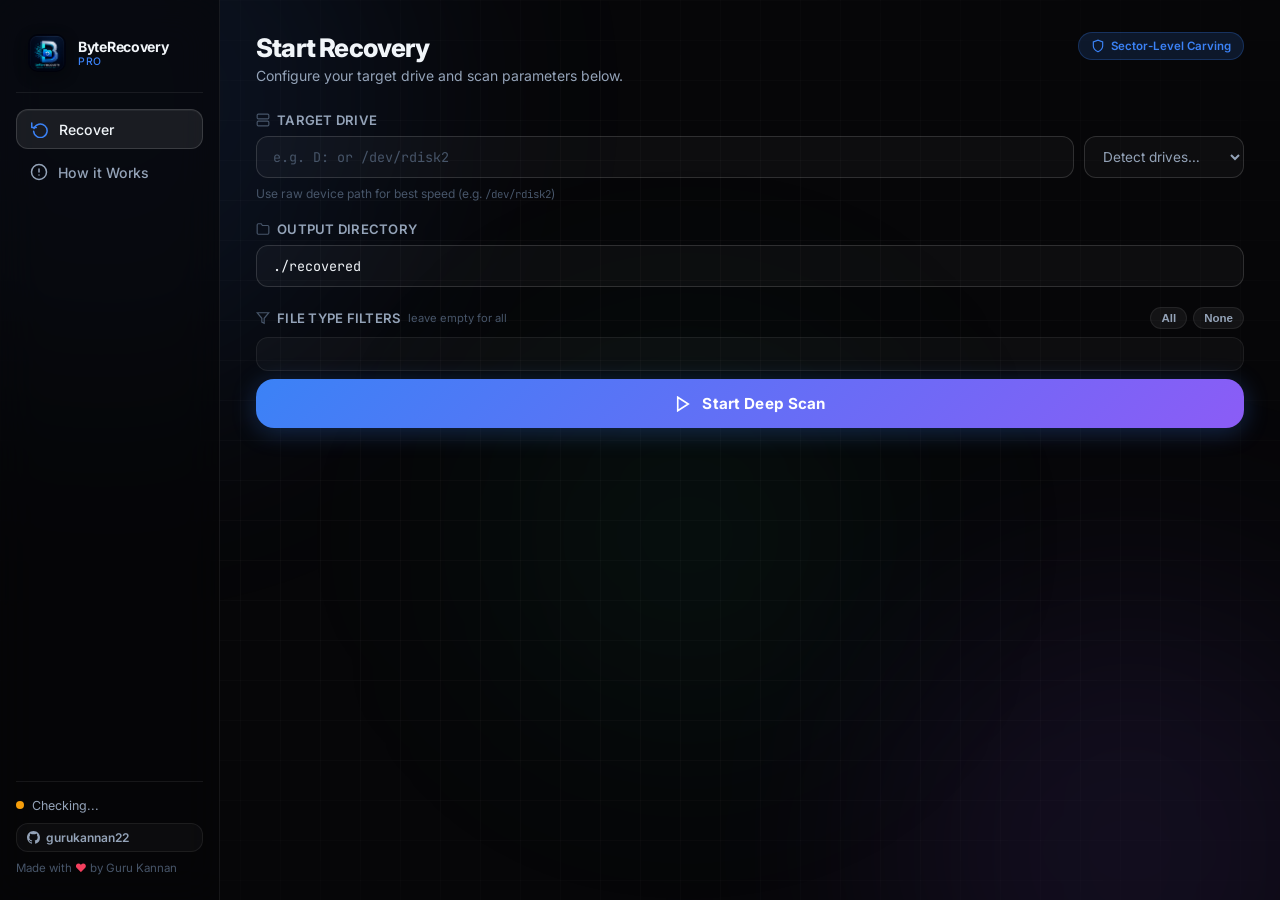
==== commit 0a428dca: "style: replace generic SVG placeholders with ByteRecIcon.png - web/index.html: updated brand-icon to" ====
--- a/web/index.html
+++ b/web/index.html
@@ -5,6 +5,7 @@
     <meta name="viewport" content="width=device-width, initial-scale=1.0">
     <title>Byte Recovery Pro — Deep Scan File Carving</title>
     <meta name="description" content="Advanced file carving and recovery utility for Windows, macOS and Linux.">
+    <link rel="icon" type="image/png" href="/ByteRecIcon.png">
     <link href="style.css" rel="stylesheet">
     <script type="text/javascript" src="/eel.js"></script>
     <link href="https://fonts.googleapis.com/css2?family=Inter:wght@300;400;500;600;700;800;900&family=JetBrains+Mono:wght@400;500&display=swap" rel="stylesheet">
@@ -25,12 +26,8 @@
         <!-- ─── SIDEBAR ─── -->
         <aside class="sidebar">
             <div class="brand">
-                <div class="brand-icon">
-                    <svg width="22" height="22" viewBox="0 0 24 24" fill="none" stroke="currentColor" stroke-width="2.2" stroke-linecap="round" stroke-linejoin="round">
-                        <ellipse cx="12" cy="5" rx="9" ry="3"/>
-                        <path d="M21 12c0 1.66-4 3-9 3s-9-1.34-9-3"/>
-                        <path d="M3 5v14c0 1.66 4 3 9 3s9-1.34 9-3V5"/>
-                    </svg>
+                <div class="brand-icon" style="background: transparent; box-shadow: none;">
+                    <img src="/ByteRecIcon.png" alt="Logo" style="width: 100%; height: 100%; border-radius: 10px; box-shadow: 0 4px 14px rgba(0,0,0,0.35);">
                 </div>
                 <div class="brand-text">
                     <span class="brand-name">ByteRecovery</span>
